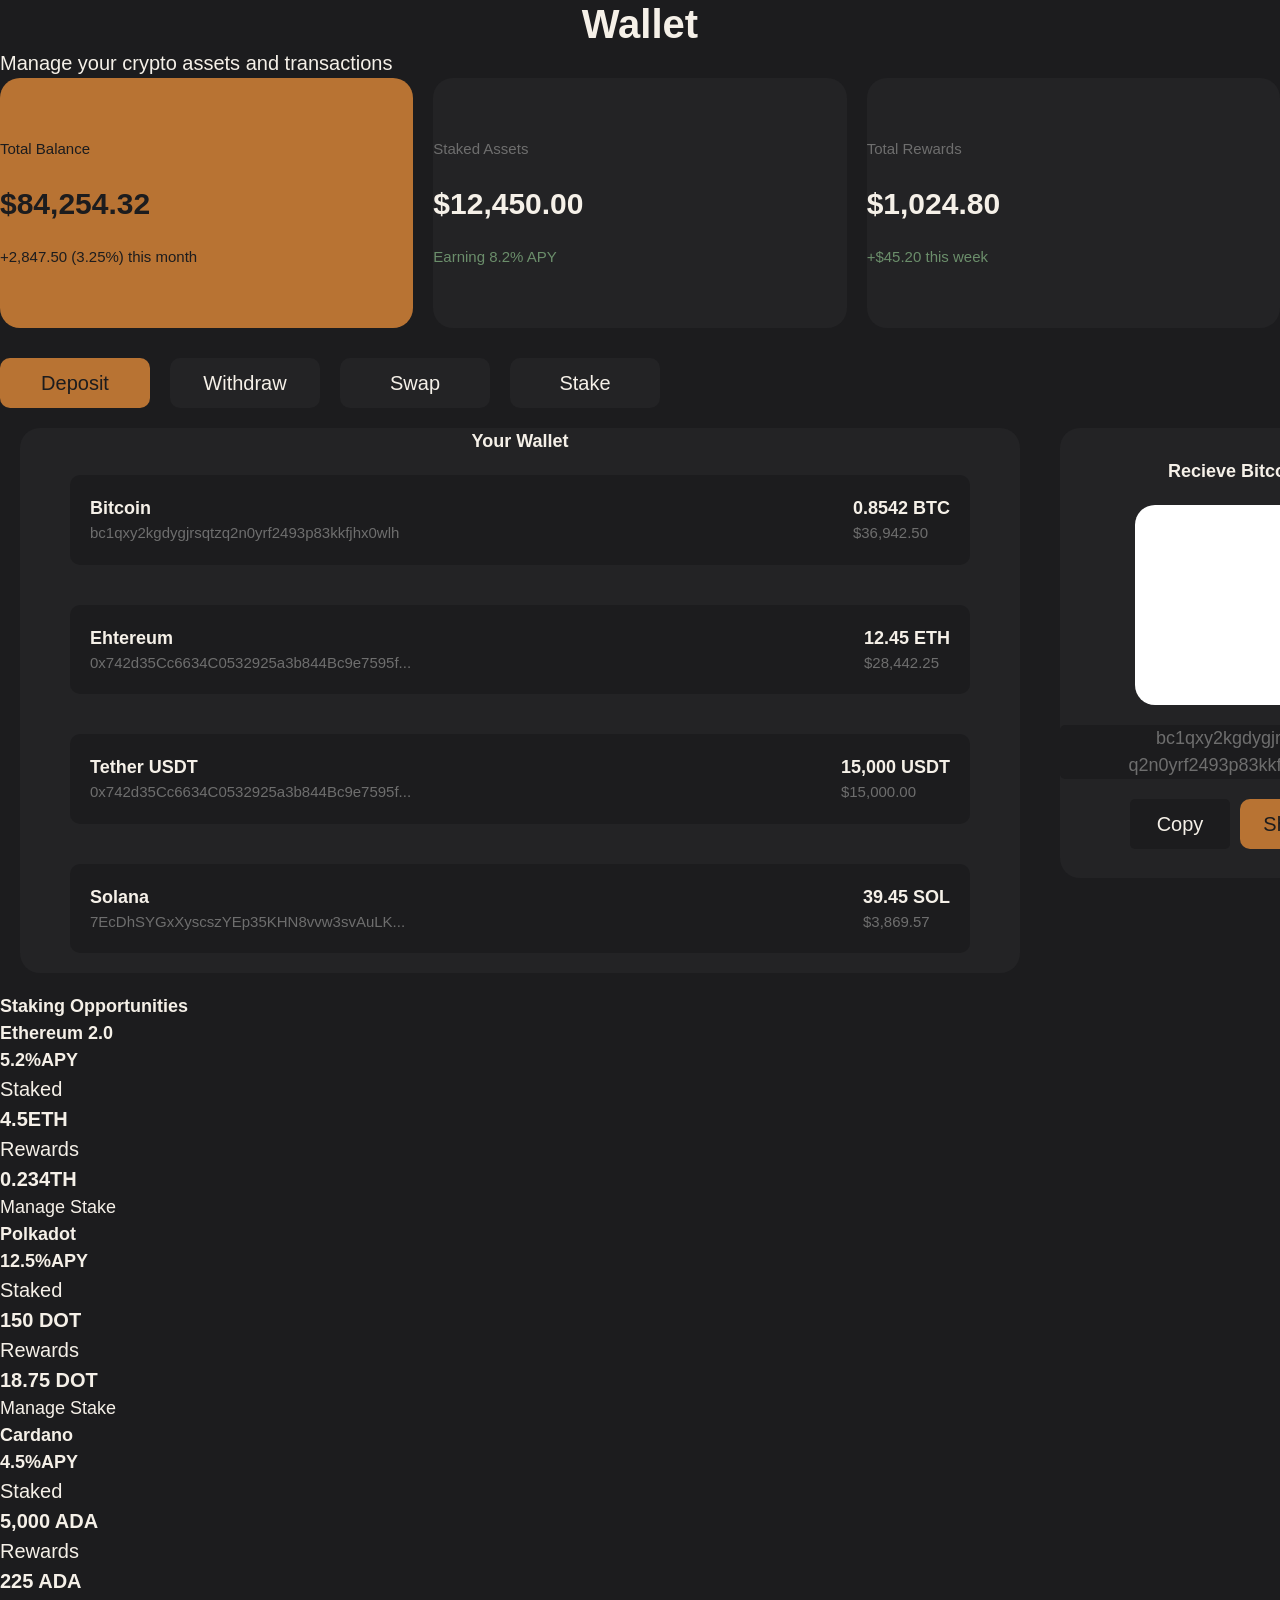
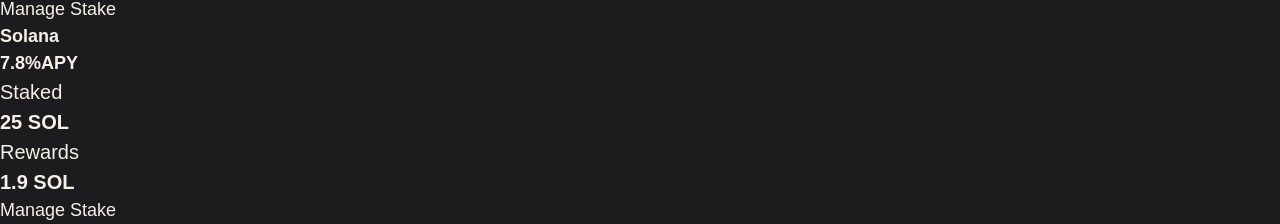
==== wallet.html @ e3b61cda "wallet" ====
<!DOCTYPE html>
<html lang="en">
<head>
    <meta charset="UTF-8">
    <meta name="viewport" content="width=device-width, initial-scale=1.0">
    <title>Wallet</title>
    <link rel="stylesheet" href="style.css">
    <link rel="stylesheet" href="wallet.css">
</head>
<body>
    <div class="wallet-main-container">
     <h3>Wallet</h3>
    <p>Manage your crypto assets and transactions</p>


    <div class="crypto-management">
         <div class="active-container">
        <p class="active-state">Total Balance</p>
        <strong class="bold-state">$84,254.32</strong>
        <p class="active-state">+2,847.50 (3.25%) this month</p>
    </div>

    <div class="inactive-container">
        <p class="muted-state">Staked Assets</p>
        <strong class="bold-state">$12,450.00</strong>
        <p class="gain">Earning 8.2% APY</p>
    </div>

    <div class="inactive-container">
        <p class="muted-state">Total Rewards</p>
        <strong class="bold-state">$1,024.80</strong>
        <p class="gain">+$45.20 this week</p>
    </div>
    </div>

   

    <div>
        <ul class="call-to-action">
            <li class="cta-options">Deposit</li>
            <li class="cta-options-inactive">Withdraw</li>
            <li class="cta-options-inactive">Swap</li>
            <li class="cta-options-inactive">Stake</li>
        </ul>
    </div>

    <!-- WALLET CONTENT -->
     <div class="wallet-content-main-container">
        <div class="wallet-content">
            
            <div class="wallet-content-container">
                <strong>Your Wallet</strong>
                <div class="wallet-content-card">
                <div>
                <strong>Bitcoin</strong>
                <p class="muted-state">bc1qxy2kgdygjrsqtzq2n0yrf2493p83kkfjhx0wlh</p>
                </div>
                <div>
                    <strong>0.8542 BTC <br> <p class="muted-state">$36,942.50</p></strong>
                </div>
                </div>
                

            <div class="wallet-content-card"> 
                <div>
                <strong>Ehtereum</strong>
                <p class="muted-state">0x742d35Cc6634C0532925a3b844Bc9e7595f...</p>
                </div>

                <div>
                    <strong>12.45 ETH <p class="muted-state">$28,442.25</p></strong>
                </div>

            </div>


            <div class="wallet-content-card">
                <div>
                <strong>Tether USDT</strong>
                <p class="muted-state">0x742d35Cc6634C0532925a3b844Bc9e7595f...</p>
                </div>

                <div>
                    <strong>15,000 USDT <br><p class="muted-state"> $15,000.00</p></strong>
                </div>
            </div>
                
                <div class="wallet-content-card">
                    <div>
                <strong>Solana</strong>
                <p class="muted-state">7EcDhSYGxXyscszYEp35KHN8vvw3svAuLK...</p>
                </div>

                <div>
                    <strong>39.45 SOL <br> <p class="muted-state">$3,869.57</p></strong>
                </div>
                </div>
            </div>
        </div>

        <!-- BITCOIN -->
         <div class="bitcoin-container">
            <strong>Recieve Bitcoin</strong>
            <div class="bitcoin-scan"></div>
            <div class="contact-address">bc1qxy2kgdygjrsqtz <br> q2n0yrf2493p83kkfjhx0wlh</div>
            <ul class="bitcoin-cta">
                <li class="bitcoin-cta-inactive-btn">Copy</li>
                <li class="bitcoin-cta-active-btn">Share</li>
            </ul>            
         </div>
     </div>

     <!-- STAKING OPPORTUNITY -->
      <div class="staking-main-container">
        <strong>Staking Opportunities</strong>
        <div class="staking-card">
            <strong>Ethereum 2.0 <br>5.2%APY</strong>
            <ul>
                <li>Staked</li>
                <li><strong>4.5ETH</strong></li>
            </ul>

            <ul>
                <li>Rewards</li>
                <li><strong>0.234TH</strong></li>
            </ul>
        </div>

        <div>Manage Stake</div>

        <div>
            <strong>Polkadot<br>12.5%APY</strong>
            <ul>
                <li>Staked</li>
                <li><strong>150 DOT</strong></li>
            </ul>

            <ul>
                <li>Rewards</li>
                <li><strong>18.75 DOT</strong></li>
            </ul>
        </div>

        <div>Manage Stake</div>

        <div>
            <strong>Cardano<br>4.5%APY</strong>
            <ul>
                <li>Staked</li>
                <li><strong>5,000 ADA</strong></li>
            </ul>

            <ul>
                <li>Rewards</li>
                <li><strong>225 ADA</strong></li>
            </ul>
        </div>

        <div>Manage Stake</div>

        <div>
            <strong>Solana<br>7.8%APY</strong>
            <ul>
                <li>Staked</li>
                <li><strong>25 SOL</strong></li>
            </ul>

            <ul>
                <li>Rewards</li>
                <li><strong>1.9 SOL</strong></li>
            </ul>
        </div>

        <div>Manage Stake</div>

      </div>


    </div>
    

    
</body>
</html>
---- style.css ----
/* COLOR PALLETE 

TYPOGRAPHY
FONT SIZES
6.2rem/4.8rem/4.0rem/3.2rem/2.4rem/2.0rem/1.6rem/1.2rem

FONT-WEIGHT
400/700

LINE HEIGHTS
1.2/1.5

SPACING SYSTEM
5px /10px /15px /20px /25px /30px /40px /50px

FONT FAMILY
'Instrument Sans', -apple-system, BlinkMacSystemFont, sans-serif;

*/

/* GLOBAL STYLES */
:root{
    /*-----FONT SIZE----- */
--text-sm: 1.2rem;
--text-base: 1.6rem;
--text-paragraph: 2.0rem;
--text-h5: 2.4rem;
--text-h4: 3.2rem;
--text-h3: 4.0rem;
--text-h2: 4.8rem;
--text-h1: 9rem;

/* ----FONT WEIGHT----  */
--font-weight: 400;
--font-weight-bold: 700;

/* LINE HEIGHT*/
--line-height-tight: 1.2;
--line-height-normal: 1.5;

/* LETTER SPACING */
--letter-spacing-tight: -2px;

/* FONT FAMILY */
--font-family: 'Instrument Sans', -apple-system, BlinkMacSystemFont, sans-serif;

/* COLORS */
--bg-primary: #1c1c1e;
    --bg-secondary: #232325;
    --bg-card: #2c2c2e;
    --bg-card-hover: #343436;
    --accent-copper: #b87333;
    --accent-copper-light: #c9845a;
    --accent-gradient: linear-gradient(135deg, #b87333 0%, #d4945a 50%, #c9845a 100%);
    --accent-gradient-hover: linear-gradient(135deg, #c9845a 0%, #daa57a 50%, #d4945a 100%);
    --text-primary: #f5f0e8;
    --text-secondary: #a8a8a8;
    --text-muted: #6e6e6e;
    --gain: #6b8e6b;
    --loss: #c27878;
    --border: #3a3a3c;
    --shadow: rgba(0, 0, 0, 0.3);
    --chart-grid: rgba(255, 255, 255, 0.05);
    --overlay: rgba(0, 0, 0, 0.5);

    [data-theme="light"] {
    --bg-primary: #f5f5f7;
    --bg-secondary: #ffffff;
    --bg-card: #ffffff;
    --bg-card-hover: #f0f0f2;
    --accent-copper: #d4945a;
    --accent-copper-light: #e8b88a;
    --accent-gradient: linear-gradient(135deg, #d4945a 0%, #e8b88a 50%, #f0c89a 100%);
    --accent-gradient-hover: linear-gradient(135deg, #e8b88a 0%, #f0c89a 50%, #f5d4a8 100%);
    --text-primary: #1c1c1e;
    --text-secondary: #6e6e6e;
    --text-muted: #9a9a9a;
    --gain: #5a9a5a;
    --loss: #c76b6b;
    --border: #e0e0e2;
    --shadow: rgba(0, 0, 0, 0.08);
    --chart-grid: rgba(0, 0, 0, 0.05);
    --overlay: rgba(0, 0, 0, 0.5);
}


}


*{
    box-sizing: border-box;
    padding: 0;
    margin: 0;
}

html {
    font-size: 62.5%
}

body {
     font-family: var(--font-family);
    font-size: 1.8rem;
    line-height: var(--line-height-normal);
    background-color: var(--bg-primary);
    color: var(--text-primary);
    min-height: 100vh;
    transition: background-color 0.3s ease, color 0.3s ease;
    font-weight: var(--font-weight);
      
}

h1,h2,h3,h4,h5{
    font-weight: var(--font-weight-bold);
    line-height: var(--line-height-tight);
    font-family: var(--font-family);
    color: var(--text-primary);
}

h1 {
    font-size: var(--text-h1);
    line-height: 100%;
    font-weight: var(--font-weight-bold);
    letter-spacing: -1px;
    margin: 1.6rem 0;  
}

h2{
    text-align: center;
    font-size: var(--text-h2);
}

h3{
    text-align: center;
    font-size: var(--text-h3);
}

h4{
    text-align: center;
    font-size: var(--text-h4) ;
}

h5{
    text-align: center;
    font-size: var(--text-h5);
}

a{
    text-decoration: none;
    font-size: var(--text-paragraph);
    display: inline-block;
    color: var(--text-primary);
}

ul{
    list-style: none;
    font-size: var(--text-paragraph);
}

p, a{
    font-size: var(--text-paragraph);
    font-weight: var(--font-weight);
    margin: 2.4, 0;   
    color: var(--text-primary);;
}

img{
    width: 100%;
    display: flex;
    justify-content: center;
}

input[type="email"]{
    font-size: var(--text-paragraph);
    font-weight: var(--font-weight);
    font-family: var(--font-family);
}



ul{
    list-style: none;
}


/* LOGIN SECTION */
.login-page{
    display: flex;
}

.sub-container{
    display: flex;
    flex-direction: column;
    justify-content: center;
    align-items: center;
    position: relative;
    background: var(--accent-gradient);
    overflow: hidden;
    flex: 1 1 0%;
    padding: 6rem;

}

.sub-container::before{
    position: absolute;
    top: -50%;
    left: -50%;
    width: 200%;
    height: 200%;
    background: radial-gradient(circle at 30% 70%, rgba(255, 255, 255, 0.1) 0%, transparent 50%);
    animation: 15s ease-in-out 0s infinite normal none running float;
}

.sub-container::after{
   content: "";
    position: absolute;
    bottom: -30%;
    right: -30%;
    width: 100%;
    height: 100%;
    background: radial-gradient(circle at 70% 30%, rgba(0, 0, 0, 0.1) 0%, transparent 50%);
    animation: 20s ease-in-out 0s infinite reverse none running float;
}



.logo{
    color: var(--bg-secondary);
    width: 8rem;
    height: 8rem;
     background-color: rgba(28, 28, 30, 0.2);
     border-radius: 1rem;
     display: flex;
     justify-content: center;
     align-items: center;
     margin-bottom: 3rem;
}

.logo-heading{
    color: var(--bg-secondary);
    margin-bottom: 3rem;
}

.logo-p{
    color:var(--bg-secondary);
    margin-bottom: 3rem;
    text-align: center;
}


/* Login Form */
.login-form{
    background-color: black ;
    display: flex;
    flex-direction: column;
    align-items: center;
    justify-content: center;
    flex: 1;
    
}

.login-heading{
    margin-bottom: 3rem;

}

.login-p{
    color: var(--text-muted)
}

.signing-container{
    display: flex;
    gap: 1rem;
    width: 50rem;
    background-color:  var(--bg-card);
    align-items: center;
    height: 6rem;
    border-radius: 2rem;
    margin-top: 4rem;
    margin-bottom: 4rem;
}

.sign-in{
    background-color: var(--accent-copper);
    width: 25rem;
    height: 6rem;
    border-radius: 1rem;
    text-align: center;
    display: flex;
    align-items: center;
    justify-content: center;
    color: var(--bg-primary);
}

.sign-up{
    width: 25rem;
    height: 6rem;
    color: var(--text-secondary);
    display: flex;
    align-items: center;
    justify-content: center;
    text-align: center;
}

.login-email{
    text-align: left;
    width: 50rem;
}

.email{
    width:50rem;
    height: 6rem;
    background-color: var(--text-primary);
    border-radius: 1.2rem;
    padding-top: 1.6rem;
    padding-left: 5rem;
    padding-bottom: 1.6rem;
     margin-bottom: 4rem;
}

.password{
    width:50rem;
    height: 6rem;
    background-color: var(--text-primary);
    border-radius: 1.2rem;
    padding-top: 1.6rem;
    padding-left: 5rem;
    padding-bottom: 1.6rem;
}

.email:active{
    border: solid 1px var(--accent-copper);
}

.password:active{
    border: solid 1px var(--accent-copper);
}

.login-password{
    text-align: left;
    width: 50rem;
}

.login-reminder{
    display: flex;
    justify-content: space-between;
    gap: 25rem;
    
}
.remind-me{
     font-size: 1.5rem;

}
.forgot-password{
    color: var(--accent-copper);
    font-size: 1.5rem;
}

.signing p{
    display: flex;
    gap: 1rem;
    width: 50rem;
     color: var(--bg-primary);
    background-color:  var(--accent-copper);
    justify-content: center;
    align-items: center;
    height: 6rem;
    border-radius: 2rem;
    margin-top: 4rem;
    margin-bottom: 7rem;
    
}

.divider-container{
    display: flex;
    align-items: center;
    justify-content: center;
    width: 50rem;
    /* margin: 1rem auto; */
    margin-top: -5rem;
    gap: 1rem;
    margin-bottom: 2.4rem;
}

.line{
    flex: 1;
    height: .5px;
    background-color: var(--text-muted);
}

.divider-container-p{
    margin: 0 1.5rem;
    flex-shrink: 0;
    white-space: nowrap;
    color: var(--text-muted);
}
.sign-in-options-container{
    display: flex;
    gap: 4rem;
    margin-bottom: 4rem;
      
}


.sign-in-options{
     width: 20rem;
    height: 5rem;
    border-radius: 1rem;
    background-color: var(--bg-card-hover);
    text-align: center;
    display: flex;
    justify-content: center;
    align-items: center;
}

.sign-in-options:hover{
    border: solid 1px var(--accent-copper);
}

.sign-up-question{
    color: var(--bg-card-hover);
    font-size: 1.6rem;
    text-align: center;
    margin-bottom: 10rem;

}
.span-sign-up{
    color: var(--accent-copper);
}

.sign-in-icons{
    width: 3rem;
}

.footer-copyright{
    color: var(--text-muted);
     font-size: 1.6rem;
}
   

/* MEDIA QUERY */

@media (max-width: 77rem){
    html{
        font-size: 56.25%;
        /* 9/16x100=56.25% */
    }

    .login-form{
        padding: 4rem;
    }
}

@media (max-width: 65rem){
    html{
        font-size: 50%;
        /* 8/16x100=50% */
    }

    .login-form{
        padding: 4rem;
    }
}

@media (max-width: 55rem){
    html{
        font-size: 43.75%;
        /* 7/16x100=43.75% */
    }

    .login-page{
    display: flex;
    

     }

    .login-form{
        padding: 4rem;
    }
}

@media (max-width: 46.5rem){
    html{
        font-size: 37.5%;
        /* 6/16x100=37.5% */
    }

    .login-page{
    display: flex;
    flex-direction: column;
    

     }

    .login-form{
        padding: 6rem;
    }
}
---- wallet.css ----
*{
    margin: 0;
    padding: 0;
    box-sizing: border-box;
}

.crypto-management{
    display: flex;
    gap: 2rem;
    margin-bottom: 3rem;
}


.active-container{
    width: 45rem;
    background-color: var(--accent-copper);
    height: 25rem;
    display: flex;
    flex-direction: column;
    justify-content: center;
    border-radius: 2rem;
    gap: 2rem;
    color: var(--bg-primary);

}
.bold-state{
    font-size: 3rem;
}


.active-state{
    color: var(--bg-primary);
    font-size: 1.5rem;
}

.inactive-container{
     width: 45rem;
    background-color: var(--bg-secondary);
    height: 25rem;
    display: flex;
    flex-direction: column;
    justify-content: center;
    align-items: baseline;
    border-radius: 2rem;
    gap: 2rem;

}

.muted-state{
    color: var(--text-muted);
    font-size: 1.5rem;
}

.gain{
    color: var(--gain);
    font-size: 1.5rem;
}

.call-to-action{
    display: flex;
    gap: 2rem;

}

.cta-options{
    width: 15rem;
    background-color: var(--accent-copper);
    border-radius: 1rem;
    height: 5rem;
    display: flex;
    justify-content: center;
    align-items: center;
    color: var(--bg-primary);
}

.cta-options-inactive{
     width: 15rem;
    background-color: var(--bg-secondary);
    border-radius: 1rem;
    height: 5rem;
    display: flex;
    justify-content: center;
    align-items: center;
    color: var(--white);

}

.inactive-container:hover{
       border: 1px solid var(--accent-copper);

}

.cta-options-inactive:hover{
    border: 1px solid var(--accent-copper);
}

.wallet-content-container{
    width: 100rem;
    background-color: var(--bg-secondary);
    display: flex;
    flex-direction: column;
    justify-content: center;
    align-items: center;
    border-radius: 2rem;
    margin: 2rem;
}

.wallet-content-card{
    display: flex;
    justify-content: space-between;
    width: 90rem;
    background-color: var(--bg-primary);
    padding: 2rem;
    border-radius: 1rem;
    margin: 2rem;
    
}

.wallet-content-card:hover{
    background-color: var(--bg-secondary);
}

/* Receive Bitcoin */
.bitcoin-container{
    width: 40rem;
    background-color: var(--bg-secondary);
    display: flex;
    flex-direction: column;
    justify-content: center;
    align-items: center;
    gap: 2rem;
    border-radius: 2rem;
    height: 45rem;
    margin: 2rem;
}
.bitcoin-scan{
    background-color: white;
    width: 20rem;
    height: 20rem;
    border-radius: 2rem;
}

.contact-address{
    background-color: var(--bg-primary);
    width: 35rem;
    border-radius: .5rem;
    text-align: center;
    color: var(--text-muted);
}

.bitcoin-cta{
    display: flex;
    gap: 1rem;
}

.bitcoin-cta-inactive-btn{
    width: 10rem;
    height: 5rem;
    background-color: var(--bg-primary);
    border-radius: .5rem;
    display: flex;
    justify-content: center;
    align-items: center;
}

.bitcoin-cta-active-btn{
    width: 10rem;
    background-color: var(--accent-copper);
    color: var(--bg-primary);
    border-radius: 1rem;
    display: flex;
    justify-content: center;
    align-items: center;
}

.wallet-content-main-container{
    display: flex;
    justify-content: space-between;
}

/* STAKING */
.staking-card{
    
}
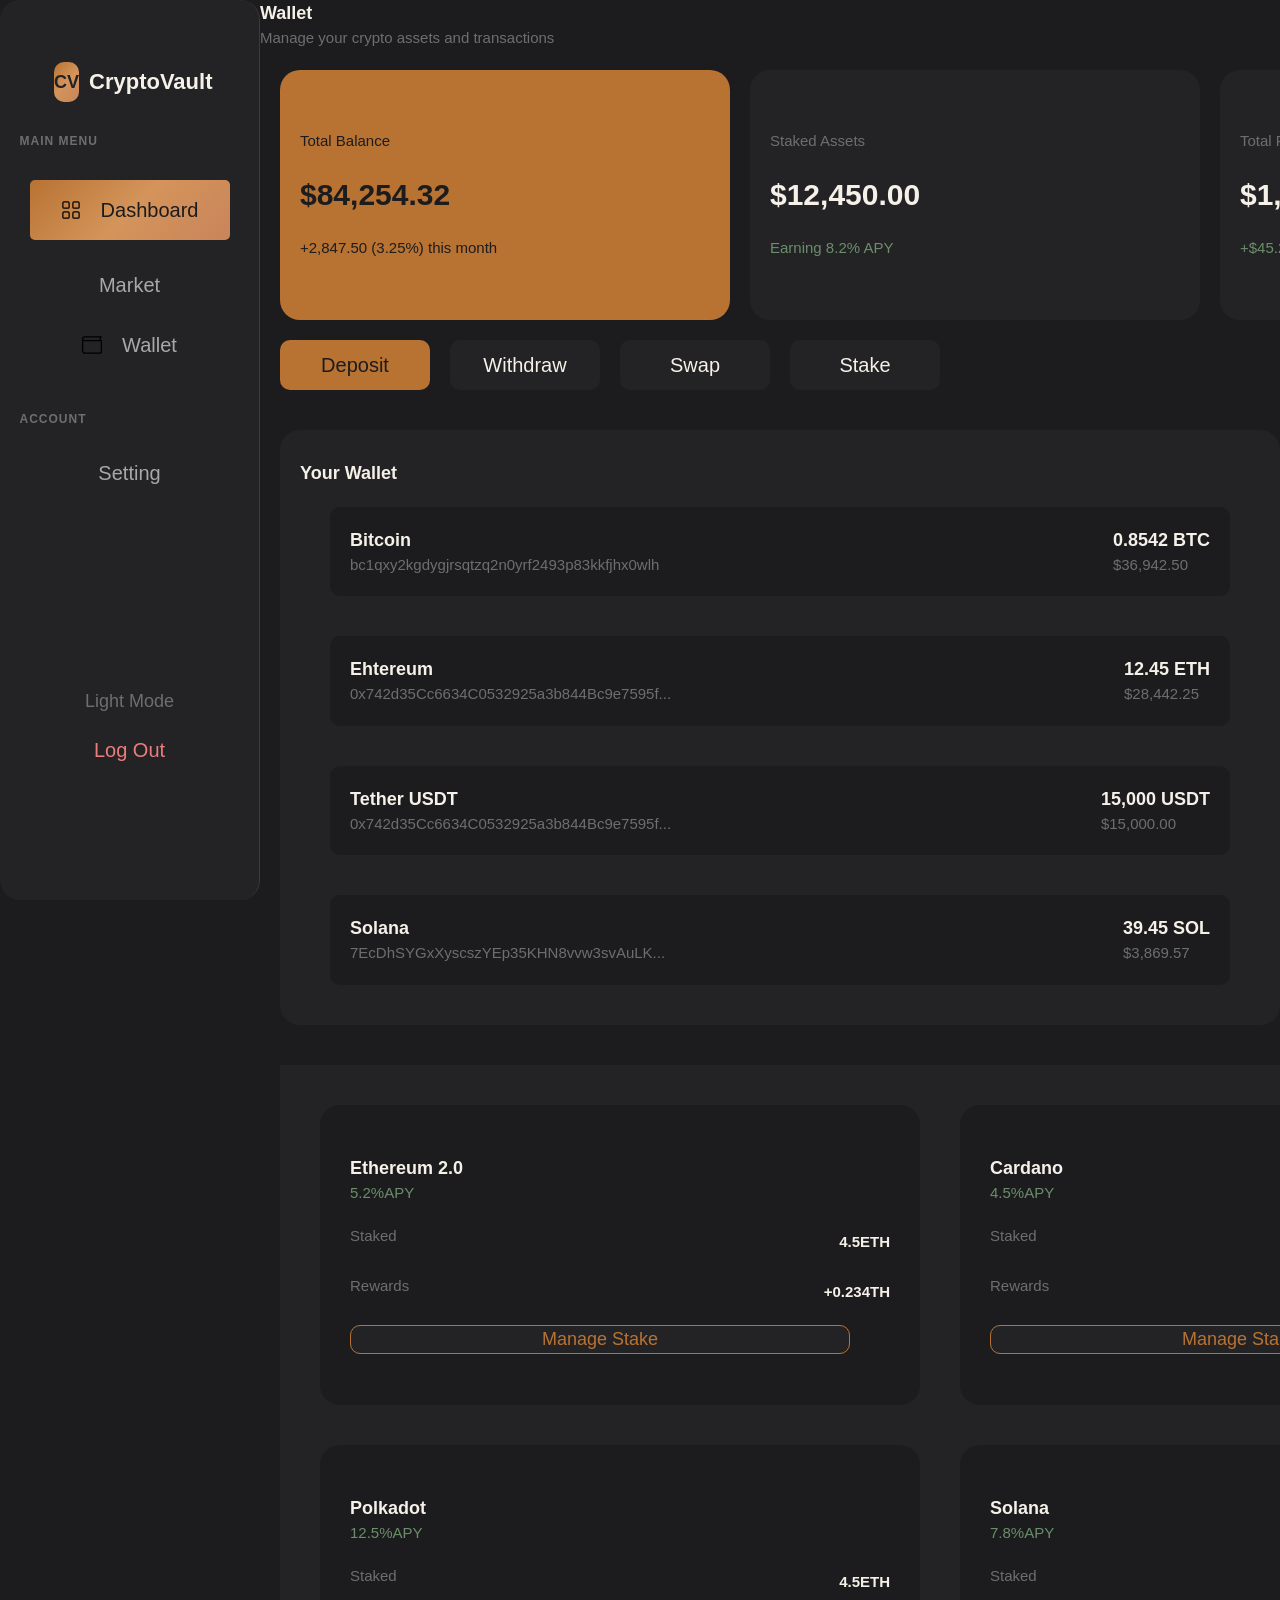
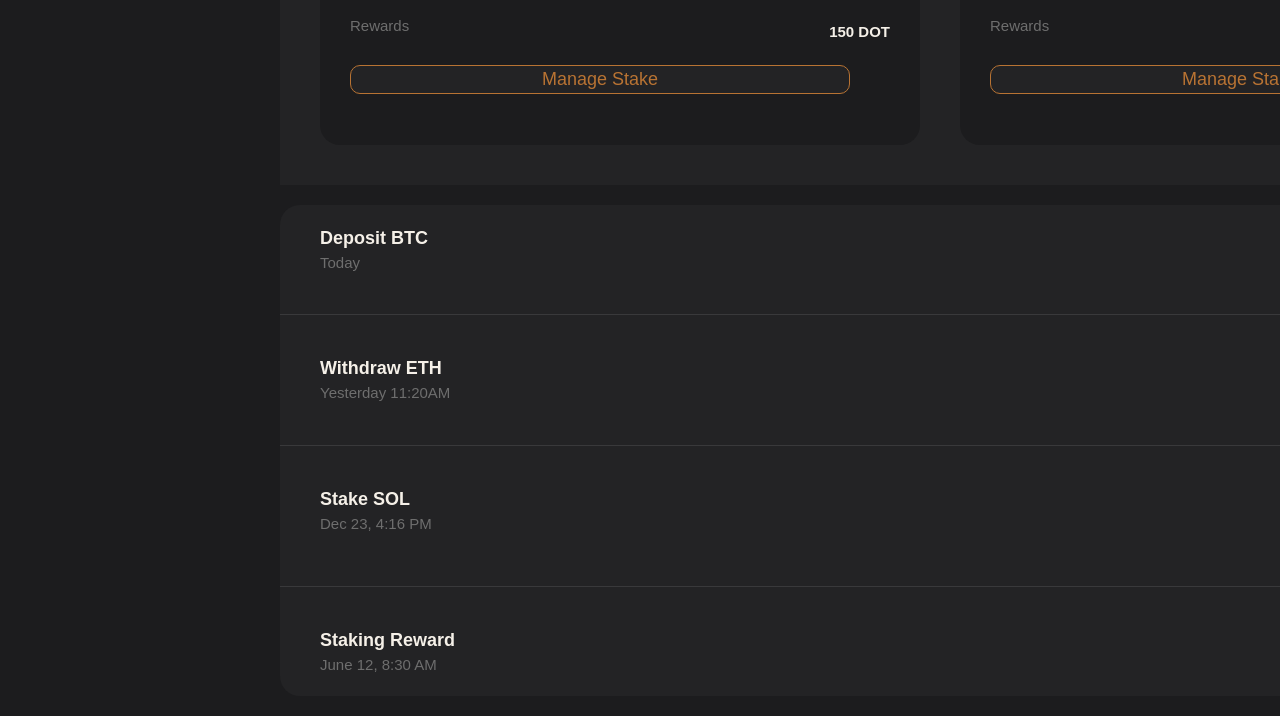
==== commit 56a22c2b: "updates" ====
--- a/wallet.html
+++ b/wallet.html
@@ -5,12 +5,49 @@
     <meta name="viewport" content="width=device-width, initial-scale=1.0">
     <title>Wallet</title>
     <link rel="stylesheet" href="style.css">
+    <link rel="stylesheet" href="app.css">
     <link rel="stylesheet" href="wallet.css">
 </head>
 <body>
-    <div class="wallet-main-container">
-     <h3>Wallet</h3>
-    <p>Manage your crypto assets and transactions</p>
+    <div class="dashboard-container">
+         <aside class="side-bar">
+            <div class="logo-container">
+        <span class="dashboard-logo">CV</span>
+        <span class="logo-heading">CryptoVault</span>
+            </div>
+            <nav class="nav-side-bar">
+                <div class="main-menu">MAIN MENU</div>
+                <div class="icon active">
+                    <div> 
+                    <img src="crypto-vault-img/grid (2).svg" alt="grid-icon" class="grid-icon active"> 
+                    </div>
+                      <a href="dashboard.html" class="nav-item active"> Dashboard</a>
+                </div>
+              
+                <a href="" class="nav-item" >Market</a>
+                <div class="icon">
+                     <img src="crypto-vault-img/wallet.svg" alt="grid-icon" class="grid-icon">
+                     <a href="" class="nav-item" >Wallet</a>
+                </div>
+                
+            </nav>
+
+            <nav class="nav-side-bar">
+                <div class="account">ACCOUNT</div>
+                <a href="#" class="nav-item">Setting</a>
+            </nav>
+
+            <div class="nav-footer">
+                <div class="footer-section">Light Mode</div>
+                <a href="index.html" class="footer-logout">Log Out</a>
+            </div>
+        </aside>
+
+        <!--  -->
+
+        <div class="wallet-main-container">
+     <strong>Wallet</strong>
+    <p class="muted-state">Manage your crypto assets and transactions</p>
 
 
     <div class="crypto-management">
@@ -47,9 +84,12 @@
     <!-- WALLET CONTENT -->
      <div class="wallet-content-main-container">
         <div class="wallet-content">
+             
             
             <div class="wallet-content-container">
-                <strong>Your Wallet</strong>
+                <strong class="your-wallet">Your Wallet</strong>
+                 
+               
                 <div class="wallet-content-card">
                 <div>
                 <strong>Bitcoin</strong>
@@ -101,7 +141,7 @@
         <!-- BITCOIN -->
          <div class="bitcoin-container">
             <strong>Recieve Bitcoin</strong>
-            <div class="bitcoin-scan"></div>
+            <div class="bitcoin-scan"><img src="crypto-vault-img/download.webp" alt=""></div>
             <div class="contact-address">bc1qxy2kgdygjrsqtz <br> q2n0yrf2493p83kkfjhx0wlh</div>
             <ul class="bitcoin-cta">
                 <li class="bitcoin-cta-inactive-btn">Copy</li>
@@ -112,73 +152,136 @@
 
      <!-- STAKING OPPORTUNITY -->
       <div class="staking-main-container">
-        <strong>Staking Opportunities</strong>
-        <div class="staking-card">
-            <strong>Ethereum 2.0 <br>5.2%APY</strong>
-            <ul>
-                <li>Staked</li>
-                <li><strong>4.5ETH</strong></li>
-            </ul>
-
-            <ul>
-                <li>Rewards</li>
-                <li><strong>0.234TH</strong></li>
-            </ul>
-        </div>
-
-        <div>Manage Stake</div>
-
-        <div>
-            <strong>Polkadot<br>12.5%APY</strong>
-            <ul>
-                <li>Staked</li>
-                <li><strong>150 DOT</strong></li>
-            </ul>
-
-            <ul>
-                <li>Rewards</li>
-                <li><strong>18.75 DOT</strong></li>
-            </ul>
-        </div>
-
-        <div>Manage Stake</div>
-
-        <div>
-            <strong>Cardano<br>4.5%APY</strong>
-            <ul>
-                <li>Staked</li>
-                <li><strong>5,000 ADA</strong></li>
-            </ul>
-
-            <ul>
-                <li>Rewards</li>
-                <li><strong>225 ADA</strong></li>
-            </ul>
-        </div>
-
-        <div>Manage Stake</div>
-
-        <div>
-            <strong>Solana<br>7.8%APY</strong>
-            <ul>
-                <li>Staked</li>
-                <li><strong>25 SOL</strong></li>
-            </ul>
-
-            <ul>
-                <li>Rewards</li>
-                <li><strong>1.9 SOL</strong></li>
-            </ul>
-        </div>
-
-        <div>Manage Stake</div>
+        <!-- <strong>Staking Opportunities</strong> -->
+        <div class="staking-card">
+            <strong>Ethereum 2.0 <br><p class="gain ">5.2%APY</p></strong>
+            <ul class="staked">
+                <li class="muted-state">Staked</li>
+                <li><strong class="yeild">4.5ETH</strong></li>
+            </ul>
+
+            <ul class="staked">
+                <li class="muted-state">Rewards</li>
+                <li><strong class="yeild">+0.234TH</strong></li>
+            </ul>
+            <div class="manage-stake">Manage Stake</div>
+        </div>
+
+        <!--  -->
+
+        <div class="staking-card">
+            <strong>Cardano <br><p class="gain ">4.5%APY</p></strong>
+            <ul class="staked">
+                <li class="muted-state">Staked</li>
+                <li><strong class="yeild">5,000 ADA</strong></li>
+            </ul>
+
+            <ul class="staked">
+                <li class="muted-state">Rewards</li>
+                <li><strong class="yeild">225 ADA</strong></li>
+            </ul>
+            <div class="manage-stake">Manage Stake</div>
+        </div>
+
+        <!--  -->
+
+        <div class="staking-card">
+            <strong>Polkadot<br><p class="gain ">12.5%APY</p></strong>
+            <ul class="staked">
+                <li class="muted-state">Staked</li>
+                <li><strong class="yeild">4.5ETH</strong></li>
+            </ul>
+
+            <ul class="staked">
+                <li class="muted-state">Rewards</li>
+                <li><strong class="yeild">150 DOT</strong></li>
+            </ul>
+            <div class="manage-stake">Manage Stake</div>
+        </div>
+
+        
+        <!--  -->
+
+        <div class="staking-card">
+            <strong>Solana<br><p class="gain ">7.8%APY</p></strong>
+            <ul class="staked">
+                <li class="muted-state">Staked</li>
+                <li><strong class="yeild">25 SOL</strong></li>
+            </ul>
+
+            <ul class="staked">
+                <li class="muted-state">Rewards</li>
+                <li><strong class="yeild">1.95 SOL</strong></li>
+            </ul>
+            <div class="manage-stake">Manage Stake</div>
+        </div>
+         </div>
+
+         <!-- TRANSACTION -->
+         <div class="transaction-main-container">
+
+            <div class="transaction-content">
+                <div>
+            <strong>Deposit BTC <br><p class="muted-state">Today</p></strong>
+            </div>
+
+            <div>
+                <p class="gain">+0.0567 BTC <br> Completed</p>
+            </div>
+            </div>
+
+            <hr class="divider-line">
+
+            <div class="transaction-content">
+                <div>
+            <strong>Withdraw ETH <br><p class="muted-state">Yesterday 11:20AM</p></strong>
+            </div>
+
+            <div>
+                <p class="gain">0.805 ETH <br> Completed</p>
+            </div>
+            </div>
+
+            <hr class="divider-line">
+
+            <div class="transaction-content">
+                <div>
+            <strong>Stake SOL <br><p class="muted-state">Dec 23, 4:16 PM</p></strong>
+            </div>
+
+            <div>
+                <p>-25.00 SOL <br> Pending</p>
+            </div>
+            </div>
+
+            <hr class="divider-line">
+
+            <div class="transaction-content">
+                <div>
+            <strong>Staking Reward<br><p class="muted-state">June 12, 8:30 AM</p></strong>
+            </div>
+
+            <div>
+                <p class="gain">+0.012 ETH <br> Completed</p>
+            </div>
+            </div>
+
+
+    </div>
+    
+
+
+    </div>
+
+         
+        </div>
+
+
 
       </div>
 
-
-    </div>
+      
     
-
     
 </body>
 </html>
--- a/app.css
+++ b/app.css
@@ -0,0 +1,619 @@
+@import url(style.css);
+
+
+/* GLOBAL STYLES */
+:root{
+    /*-----FONT SIZE----- */
+--text-sm: 1.2rem;
+--text-base: 1.6rem;
+--text-paragraph: 2.0rem;
+--text-h5: 2.4rem;
+--text-h4: 3.2rem;
+--text-h3: 4.0rem;
+--text-h2: 4.8rem;
+--text-h1: 9rem;
+
+/* ----FONT WEIGHT----  */
+--font-weight: 400;
+--font-weight-bold: 700;
+
+/* LINE HEIGHT*/
+--line-height-tight: 1.2;
+--line-height-normal: 1.5;
+
+/* LETTER SPACING */
+--letter-spacing-tight: -2px;
+
+/* FONT FAMILY */
+--font-family: 'Instrument Sans', -apple-system, BlinkMacSystemFont, sans-serif;
+
+/* COLORS */
+--bg-primary: #1c1c1e;
+    --bg-secondary: #232325;
+    --bg-card: #2c2c2e;
+    --bg-card-hover: #343436;
+    --accent-copper: #b87333;
+    --accent-copper-light: #c9845a;
+    --accent-gradient: linear-gradient(135deg, #b87333 0%, #d4945a 50%, #c9845a 100%);
+    --accent-gradient-hover: linear-gradient(135deg, #c9845a 0%, #daa57a 50%, #d4945a 100%);
+    --text-primary: #f5f0e8;
+    --text-secondary: #a8a8a8;
+    --text-muted: #6e6e6e;
+    --gain: #6b8e6b;
+    --loss: #c27878;
+    --border: #3a3a3c;
+    --shadow: rgba(0, 0, 0, 0.3);
+    --chart-grid: rgba(255, 255, 255, 0.05);
+    --overlay: rgba(0, 0, 0, 0.5);
+
+    [data-theme="light"] {
+    --bg-primary: #f5f5f7;
+    --bg-secondary: #ffffff;
+    --bg-card: #ffffff;
+    --bg-card-hover: #f0f0f2;
+    --accent-copper: #d4945a;
+    --accent-copper-light: #e8b88a;
+    --accent-gradient: linear-gradient(135deg, #d4945a 0%, #e8b88a 50%, #f0c89a 100%);
+    --accent-gradient-hover: linear-gradient(135deg, #e8b88a 0%, #f0c89a 50%, #f5d4a8 100%);
+    --text-primary: #1c1c1e;
+    --text-secondary: #6e6e6e;
+    --text-muted: #9a9a9a;
+    --gain: #5a9a5a;
+    --loss: #c76b6b;
+    --border: #e0e0e2;
+    --shadow: rgba(0, 0, 0, 0.08);
+    --chart-grid: rgba(0, 0, 0, 0.05);
+    --overlay: rgba(0, 0, 0, 0.5);
+}
+}
+
+.dashboard-container{
+    display: grid;
+    grid-template-columns: 26rem 1fr; 
+    /* height: 100vh;  
+    overflow: hidden; */
+}
+
+.cryptovault-dashboard{
+   overflow-y: auto;
+   padding: 3.2rem 4.0rem;
+    
+    
+}
+
+.side-bar{
+    background-color: var(--bg-secondary);
+    border-radius: 2rem;
+    z-index: 1000;
+    position: sticky;
+    overflow-y: auto;
+    overflow-x: hidden;
+    top: 0px;
+    padding: 3.2rem 2.4rem;
+    height: 100vh;
+    border-right: 1px solid var(--border);
+    transition: transform 0.3s, background-color 0.3s;
+} 
+
+.logo-container{
+    display: flex;
+    gap: 1rem;
+    align-items: center; 
+    margin: 3rem ;
+}
+
+.dashboard-logo{
+    color: var(--bg-secondary);
+    width: 4rem;
+    height: 4rem;
+     background: var(--accent-gradient);
+     font-weight: var(--font-weight-bold);
+     border-radius: 1rem;
+     display: flex;
+     justify-content: center;
+     align-items: center;   
+}
+
+.logo-heading{
+    color: var(--text-primary);
+    font-size: 2.2rem;
+    font-weight: var(--font-weight-bold);
+    margin: 0;
+     display: inline-block;
+     line-height: 1;   
+}
+
+.main-menu{
+    color: var(--text-muted);
+    font-size: 1.2rem;
+    font-weight: var(--font-weight-bold);
+    letter-spacing: 1px;
+    text-align: left;
+    width: 22rem;
+}
+
+.nav-side-bar{
+    display: flex;
+    flex-direction: column;
+    justify-content: center;
+    align-items: center;
+    gap: 3rem;
+}
+
+.nav-item{
+    color: var(--text-secondary);
+}
+
+.nav-item.active{
+    color: #1c1c1e;
+    border-radius: .5rem;
+    
+}
+
+.icon{
+    display: flex;
+    justify-content: center;
+    gap: 2rem;
+}
+
+.icon.active{
+     background: var(--accent-gradient);
+    color: #1c1c1e;
+    border-radius: .5rem;
+    display: flex;
+    width: 20rem;
+    height: 6rem;
+    justify-content: center;
+    align-items: center;    
+}
+
+
+.grid-icon{
+    width: 2rem;
+     color: var(--text-muted);
+
+}
+
+.account{
+    color: var(--text-muted);
+    font-size: 1.2rem;
+    font-weight: var(--font-weight-bold);
+    letter-spacing: 1px;
+    text-align: left;
+    width: 22rem;
+    margin-top: 5rem;
+
+}
+
+
+.nav-footer{
+    margin-top: 20rem;
+    display: flex;
+    flex-direction: column;
+    align-items: center;
+    justify-content: center;
+    gap: 2rem;
+}
+
+.footer-section{
+    color: var(--text-muted);
+}
+
+.footer-logout{
+    color: #eb7d7d;
+}
+
+/* RIGTH SIDE */
+.dashboard-header{
+    display: flex;
+    align-items: center;
+    justify-content: space-between;
+}
+
+.dashboard-heading{
+    width: 20rem;
+    margin-bottom: 1rem;
+    margin-top: 1rem;
+}
+
+.dashboard-paragraph{
+    color: var(--text-muted);
+}
+
+.sub-dashboard-container{
+    display: flex;
+    align-items: center;
+    gap: 2rem;
+    margin: 2rem
+}
+
+.search-wrapper{
+    position: relative;
+    display: flex;
+    align-items: center;
+    width: 25rem;
+}
+
+.search{
+    width: 100%;
+    height: 5rem;
+    background-color: var(--bg-secondary);
+    border-radius: 1.5rem;
+    outline: none;
+    padding-left: 6rem;
+    border: solid 1px var(--bg-secondary);
+    color: var(--text-primary);
+}
+
+.search-icon{
+    position: absolute;
+    width: 1.6rem;
+    height: 1.6rem;
+    left: 1.2rem;
+    width: 5rem;
+}
+
+.search:focus{
+    border: solid 1px var(--accent-copper);
+}
+
+.notification{
+    width: 7rem;
+    height: 5rem;
+      background-color: var(--bg-secondary);
+    border-radius: 2rem;
+    display: flex;
+    justify-content: center;
+}
+
+.notification-bell{
+    width: 4rem;
+    color: var(--text-muted) ;
+}
+
+.dashboard-button:hover{
+    border: solid 1px var(--accent-copper);
+    
+}
+
+.dashboard-button{
+    display: flex;
+    width: 20rem;
+    background-color: var(--bg-secondary);
+    border-radius: 1rem;
+    padding: 2rem;
+    align-items: center;
+    justify-content: center;
+}
+
+.dashboard-header-logo{
+    color: var(--bg-secondary);
+    width: 4rem;
+    height: 4rem;
+     background: var(--accent-gradient);
+     font-weight: var(--font-weight-bold);
+     border-radius: 1rem;
+     display: flex;
+     justify-content: center;
+     align-items: center;  
+     margin-right: 2rem;
+}
+.dashboard-p{
+    font-size: 1.5rem;
+}
+
+.pro-trader{
+    color: var(--text-muted);
+    font-size: 1.4rem;
+}
+
+/* RIGHT SIDE */
+
+
+.charts{
+    width: 40rem;
+    background-color: var(--bg-secondary);
+    padding: 2rem;
+    padding-bottom: 7rem;
+    padding-top: 2rem;
+    border-radius: 2rem;
+    margin: 3rem;
+}
+
+.portfolio-overview{
+    display: flex;
+    justify-content: space-between;
+    align-items: flex-start;
+    color: var(--text-muted);
+    font-size: 1.5rem;
+}
+
+.portfolio-overview-days{
+    display: flex;
+    justify-content: space-evenly;
+    align-items: baseline;
+    color: var(--text-muted);
+    font-size: 1.5rem;
+    gap: 1rem;
+}
+
+.candle-stick{
+    display: flex;
+    justify-content: space-between;
+}
+
+.nested-candle-stick{
+    display: flex;
+    gap: 1rem;
+}
+
+/* STAT-RIGHT */
+.chart-wrapper{
+    display: grid;
+    grid-template-columns: 1fr 1fr ;
+}
+
+.start-right-container{
+    display: flex;
+    flex-direction: column;
+    margin: 2rem;
+   
+   
+}
+
+.stat-card{
+    width:25rem;
+    height: 15rem;
+    background-color: var(--accent-copper);
+    border-radius: 2rem;
+    display: flex;
+    padding: 1rem;
+    align-items: center;
+     margin-bottom: 2rem;
+    
+}
+
+.stat-card-inactive{
+     width:25rem;
+    height: 15rem;
+    background-color: var(--bg-secondary);
+    border-radius: 2rem;
+    display: flex;
+    padding: 2rem;
+    align-items: center;
+     margin-bottom: 2rem;
+    
+}
+.stat-span{
+    color: var(--gain);
+}
+.stat-card-inactive:hover{
+    border: solid 1px var(--accent-copper);
+}
+
+.start-card-text{
+   flex: 1 1 0;
+   
+}
+
+.stat-card-p{
+     color: var(--text-primary);
+    font-size: 1.5rem;
+
+}
+
+.start-card-p-inactive{
+    color: var(--text-secondary);
+    font-size: 1.5rem;
+    margin-bottom: 1rem;
+}
+
+
+.dollar-container{
+    width: 5rem;
+    height: 5rem;
+    background-color: var(--bg-secondary);
+   display: flex;
+   border-radius: 1rem;
+   justify-content: center;
+   align-items: center;
+   color: #b87333;
+
+}
+
+.dollar-container-inactive{
+     width: 5rem;
+    height: 5rem;
+    background-color:  rgba(184, 115, 51, 0.15);
+   display: flex;
+   border-radius: 1rem;
+   justify-content: center;
+   align-items: center;
+
+
+}
+
+.chart-grid-container{
+    display: grid;
+    grid-template-columns: 1fr 1fr;
+    margin: 1rem;
+}
+
+.chart-grid-wrapper{
+    display: grid;
+    grid-template-columns: 1fr 28rem;
+}
+
+/* ASSET ALLOCATION */
+.asset-allocation-container{
+    display: flex;
+}
+
+.asset-allocation-card{
+    width: 40rem;
+    background-color: var(--bg-secondary);
+    padding: 2rem;
+    margin: 3rem;
+    border-radius: 1rem;
+}
+
+.asset-allocation-wrapper{
+    display: flex;
+    gap: 2rem;
+}
+
+/* RECENT TRANSACTION */
+.recent-transactions-container{
+    display: flex;
+}
+.recent-transactions-card{
+    width: 40rem;
+    background-color: var(--bg-secondary);
+    padding: 2rem;
+    margin: 3rem;
+    border-radius: 3rem;
+    padding-bottom: 10rem;
+}
+
+.recent-transactions{
+    display: flex;
+    justify-content: space-between;
+    margin-bottom: 2rem;
+
+}
+
+.view-all{
+    color: var(--accent-copper);
+   
+}
+
+.transaction-outline-wrapper{
+    display: flex;
+    justify-content: space-between;
+    margin-bottom: 2rem;
+}
+
+.transaction-outline{
+    display: flex;
+    gap: 1rem;
+    
+}
+.transaction-p p{
+    display: flex;
+    color: var(--gain);
+}
+
+.transaction-loss p{
+    color: var(--loss);
+}
+
+.gain-span{
+    font-size: 1.5rem;
+    color: var(--text-muted);
+}
+.gain-card{
+    width: 5rem;
+    height: 4rem;
+    background-color: rgba(107, 142, 107, 0.2);
+    border-radius: 1rem;
+    
+   
+}
+
+.loss-card{
+     width: 5rem;
+    height: 4rem;
+    color: var(--loss);
+    border-radius: 1rem;
+    background-color: rgba(194, 120, 120, 0.2);
+   
+
+}
+
+.transfer-card{
+     width: 5rem;
+    height: 4rem;
+    background-color: var(--accent-copper);
+    border-radius: 1rem;
+   
+}
+
+.transfer-button{
+    display: flex;
+    gap: 2rem;
+    width: 15rem;
+    background-color: #1c1c1e;
+    padding: .5rem;
+    border-radius: 1rem;
+}
+
+.gainers{
+    width: 6rem;
+    background-color: var(--accent-copper);
+    padding: .4rem;
+    border-radius: 1rem;
+    font-size: 1.5rem;
+}
+
+.losers{
+    font-size: 1.5rem;
+    color: var(--loss);
+    
+
+}
+
+.top-movers-header{
+    display: flex;
+    justify-content: space-between;
+    margin-bottom: 2rem;
+}
+
+.number-container{
+    width: 3rem;
+    color: #b87333;
+    height: 3rem;
+    border-radius: .5rem;
+    display: flex;
+    align-items: center;
+    justify-content: center;
+    background-color: rgba(184, 115, 51, 0.15);
+}
+
+
+.top-movers{
+    display: flex;
+    gap: 1rem;
+}
+
+.top-mover-p{
+    font-size: 1.5rem;
+    color: var(--text-muted);
+}
+
+.top-movers-wrapper{
+    display: flex;
+    justify-content: space-between;
+    margin-bottom: 2rem;
+}
+
+.topmover-gainer{
+    color: var(--gain);
+    font-size: 1.5rem;
+}
+
+/* THIRD BOX */
+.add{
+    width: 8rem;
+    height: 4rem;
+    background-color: var(--bg-card);
+    border-radius: 1rem;
+    padding: 1rem;
+    text-align: center;
+    border: solid 1px var(--text-muted);
+    color: var(--text-muted);
+    font-size: 1.5rem;
+}
+
+.add:hover{
+    border: solid 1px var(--text-primary);
+}
--- a/wallet.css
+++ b/wallet.css
@@ -7,7 +7,7 @@
 .crypto-management{
     display: flex;
     gap: 2rem;
-    margin-bottom: 3rem;
+    margin: 2rem;
 }
 
 
@@ -21,6 +21,7 @@
     border-radius: 2rem;
     gap: 2rem;
     color: var(--bg-primary);
+    padding: 2rem;
 
 }
 .bold-state{
@@ -43,6 +44,7 @@
     align-items: baseline;
     border-radius: 2rem;
     gap: 2rem;
+    padding: 2rem;
 
 }
 
@@ -59,6 +61,7 @@
 .call-to-action{
     display: flex;
     gap: 2rem;
+    margin: 2rem;
 
 }
 
@@ -71,6 +74,7 @@
     justify-content: center;
     align-items: center;
     color: var(--bg-primary);
+    padding: 1rem;
 }
 
 .cta-options-inactive{
@@ -82,6 +86,7 @@
     justify-content: center;
     align-items: center;
     color: var(--white);
+    padding: 1rem;
 
 }
 
@@ -103,6 +108,13 @@
     align-items: center;
     border-radius: 2rem;
     margin: 2rem;
+    padding: 2rem;
+}
+
+.your-wallet{
+    align-self: flex-start;
+    flex: none;
+    margin-top: 1rem;
 }
 
 .wallet-content-card{
@@ -128,9 +140,9 @@
     flex-direction: column;
     justify-content: center;
     align-items: center;
-    gap: 2rem;
-    border-radius: 2rem;
-    height: 45rem;
+    gap: 3rem;
+    border-radius: 2rem;
+    height: 59rem;
     margin: 2rem;
 }
 .bitcoin-scan{
@@ -146,6 +158,7 @@
     border-radius: .5rem;
     text-align: center;
     color: var(--text-muted);
+    margin-top: 2rem;
 }
 
 .bitcoin-cta{
@@ -179,6 +192,72 @@
 }
 
 /* STAKING */
+.staking-main-container{
+    display: grid;
+    grid-template-columns: 1fr 1fr;
+    width: 130rem;
+    background-color: var(--bg-secondary);
+    padding: 2rem;
+    margin: 2rem;
+
+}
+
 .staking-card{
+    width: 60rem;
+    background-color: var(--bg-primary);
+    border-radius: 2rem;
+    display: flex;
+    flex-direction: column;
+    gap: 2rem;
+    height: 30rem;
+    justify-content: center;
+    padding: 3rem;
+    margin: 2rem;
+}
+
+.staked{
+    display: flex;
+    justify-content: space-between;
+
+}
+
+.yeild{
+    font-size: 1.5rem;
+}
+
+.manage-stake{
+    width: 50rem;
+    border: solid 1px var(--accent-copper);
+    color: var(--accent-copper);
+    text-align: center;
+    background-color: var(--bg-secondary);
+    border-radius: 1rem;
     
+
+}
+
+.manage-stake:hover{
+    color: var(--bg-primary);
+    background-color: var(--accent-copper);
+}
+
+/* TRANSACTION */
+.transaction-main-container{
+    width: 130rem;
+    background-color: var(--bg-secondary);
+    border-radius: 2rem;
+    margin: 2rem;
+}
+
+.divider-line{
+    background-color: rgb(255, 255, 255, 0.1);
+    height: 1px;
+    border: none;
+}
+
+.transaction-content{
+    display: flex;
+    justify-content: space-between;
+    margin: 2rem;
+    padding: 2rem;
 }
